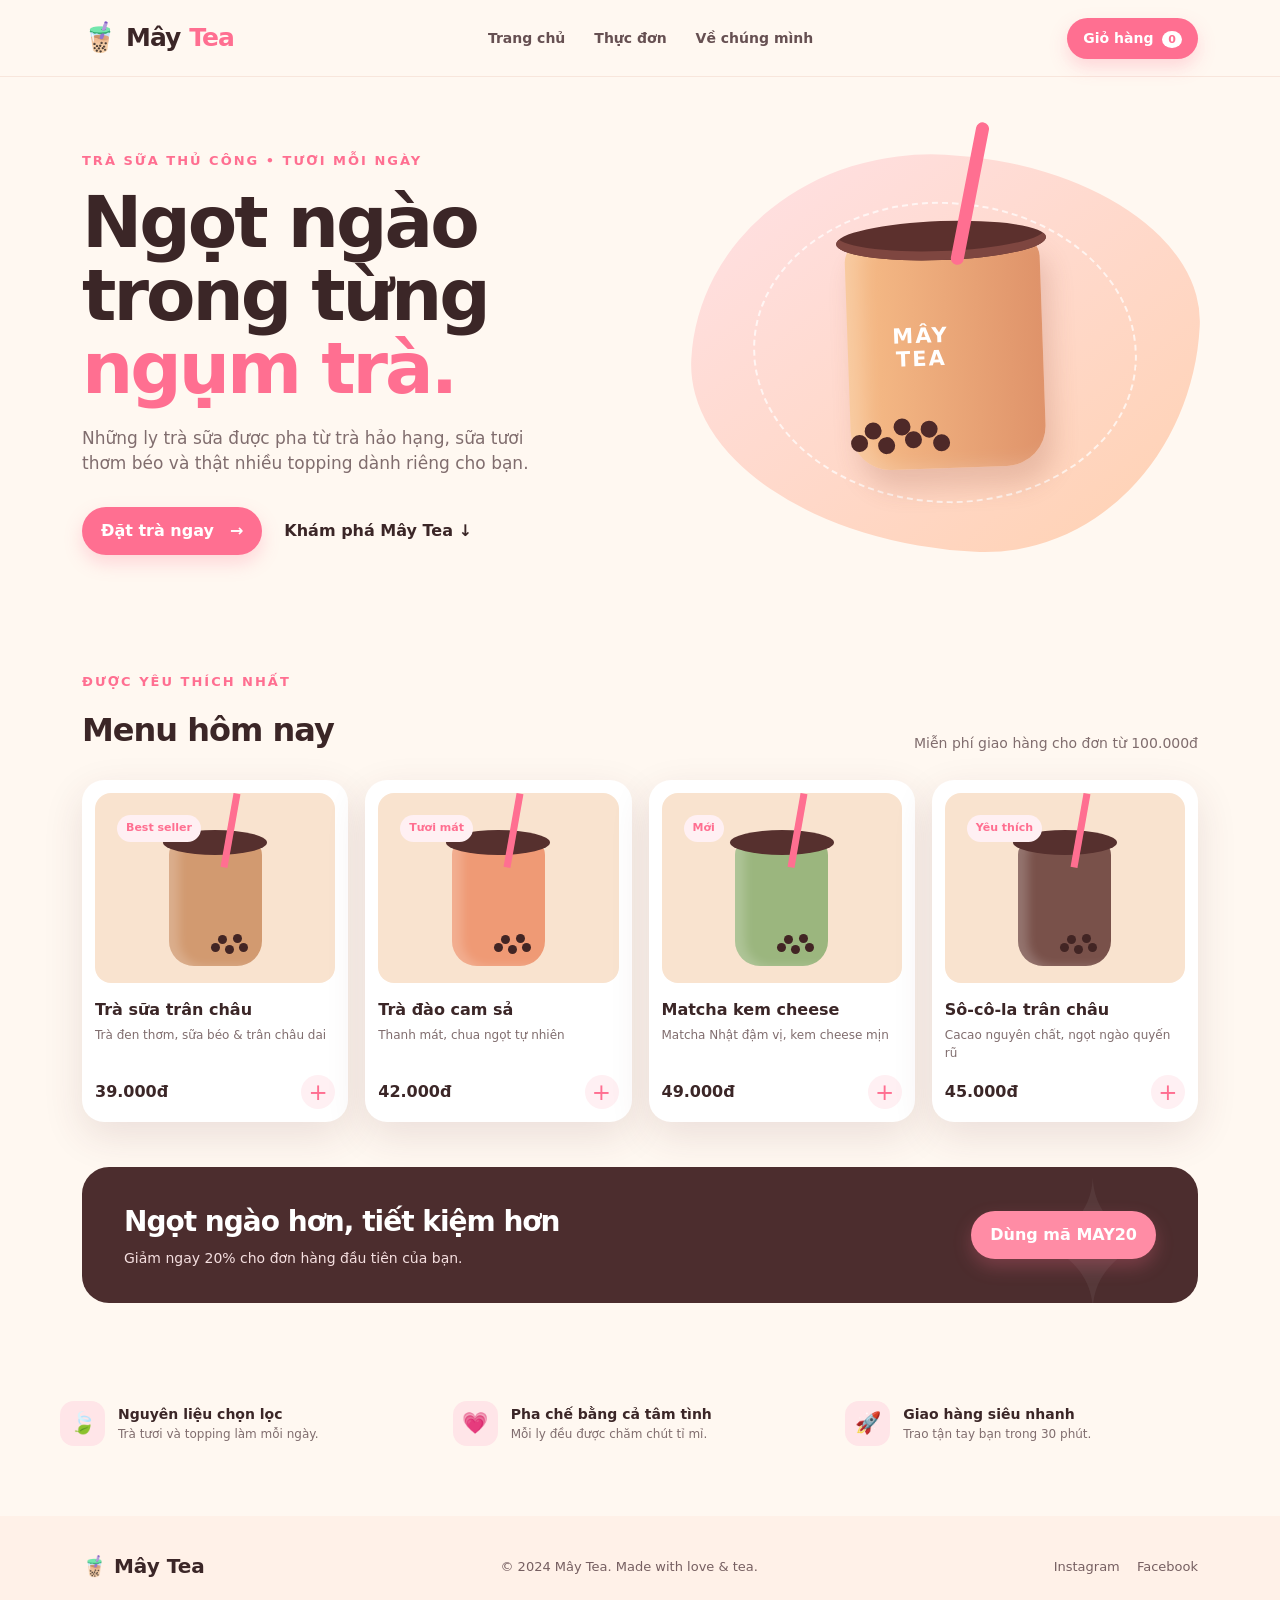
==== index.html @ 399eb7cd "feat: trace context" ====
<!DOCTYPE html>
<html lang="vi">
<head>
  <meta charset="UTF-8" />
  <meta name="viewport" content="width=device-width, initial-scale=1.0" />
  <title>Mây Tea — Trà sữa thơm ngon</title>
  <style>
    :root{--pink:#ff6f91;--pink2:#ff9db3;--cream:#fff8f1;--brown:#3b2627;--muted:#806d6e;--white:#fff;--shadow:0 14px 40px rgba(91,39,46,.12)}
    *{box-sizing:border-box;margin:0;padding:0}
    html{scroll-behavior:smooth}
    body{font-family:Inter,system-ui,-apple-system,BlinkMacSystemFont,"Segoe UI",sans-serif;color:var(--brown);background:var(--cream);line-height:1.5}
    a{text-decoration:none;color:inherit} button{font:inherit;border:0;cursor:pointer}
    .container{max-width:1160px;margin:auto;padding:0 22px}
    header{background:rgba(255,248,241,.9);backdrop-filter:blur(12px);position:sticky;top:0;z-index:10;border-bottom:1px solid #f8e6dc}
    .nav{height:76px;display:flex;align-items:center;justify-content:space-between;gap:25px}
    .logo{font-size:25px;font-weight:900;letter-spacing:-1px;display:flex;align-items:center;gap:9px}.logo span{font-size:29px}.logo b{color:var(--pink)}
    .links{display:flex;gap:29px;color:#665052;font-size:14px;font-weight:600}.links a:hover{color:var(--pink)}
    .cart-btn,.primary{background:var(--pink);color:white;padding:12px 19px;border-radius:99px;font-weight:800;box-shadow:0 8px 18px rgba(255,111,145,.25);transition:.2s}.cart-btn:hover,.primary:hover{transform:translateY(-2px);background:#f85c80}
    .cart-btn{font-size:14px;padding:10px 16px}.count{background:#fff;color:var(--pink);border-radius:50%;font-size:11px;padding:2px 6px;margin-left:4px}
    .hero{padding:74px 0 62px;overflow:hidden}.hero-grid{display:grid;grid-template-columns:1.05fr .95fr;align-items:center;gap:50px}.eyebrow{color:var(--pink);font-weight:900;font-size:13px;text-transform:uppercase;letter-spacing:2px;margin-bottom:15px}.hero h1{font-size:clamp(42px,6vw,72px);line-height:1.02;letter-spacing:-3px;max-width:580px;margin-bottom:20px}.hero h1 em{font-style:normal;color:var(--pink)}.hero p{color:var(--muted);max-width:470px;font-size:17px;margin-bottom:30px}.hero-actions{display:flex;align-items:center;gap:18px}.secondary{font-weight:800;color:var(--brown);padding:12px 4px}.secondary:hover{color:var(--pink)}
    .hero-art{height:395px;position:relative;background:linear-gradient(140deg,#ffe1e6,#ffd1b1);border-radius:48% 52% 42% 58%/55% 40% 60% 45%;display:grid;place-items:center;transform:rotate(3deg)}.hero-art:before{content:"";position:absolute;width:75%;height:75%;border:2px dashed rgba(255,255,255,.7);border-radius:50%}.cup{position:relative;z-index:1;width:195px;height:230px;background:linear-gradient(90deg,#f7bd88,#df936a);border-radius:22px 22px 40px 40px;box-shadow:inset 15px 0 20px rgba(255,255,255,.22),8px 19px 26px rgba(147,77,53,.2);transform:rotate(-5deg)}.cup:before{content:"";position:absolute;top:-17px;left:-8px;width:210px;height:39px;border-radius:50%;background:#5c302d;box-shadow:inset 0 -9px #7e4640}.cup:after{content:"MÂY\A TEA";white-space:pre;position:absolute;top:86px;left:45px;color:white;text-align:center;font-weight:900;font-size:21px;line-height:1.1;letter-spacing:2px}.straw{position:absolute;width:13px;height:145px;background:var(--pink);top:-116px;left:121px;transform:rotate(13deg);border-radius:8px}.pearl{position:absolute;width:17px;height:17px;border-radius:50%;background:#4e2928;bottom:19px;box-shadow:27px 3px #4e2928,54px -2px #4e2928,82px 2px #4e2928,14px -12px #4e2928,43px -15px #4e2928,70px -12px #4e2928}
    .section{padding:55px 0}.section-head{display:flex;justify-content:space-between;align-items:end;margin-bottom:26px}.section h2{font-size:32px;letter-spacing:-1px}.section-head p{color:var(--muted);font-size:14px}.products{display:grid;grid-template-columns:repeat(4,1fr);gap:17px}.card{background:white;border-radius:22px;padding:13px;box-shadow:var(--shadow);transition:.25s;position:relative}.card:hover{transform:translateY(-6px)}.drink{height:190px;border-radius:16px;background:#f9e3cf;display:grid;place-items:center;position:relative;overflow:hidden;margin-bottom:15px}.drink:after{content:"";width:93px;height:125px;background:var(--drink,#d69c73);border-radius:14px 14px 25px 25px;box-shadow:inset 10px 0 10px rgba(255,255,255,.2);position:absolute;top:48px}.drink:before{content:"";width:104px;height:25px;background:#56302e;border-radius:50%;position:absolute;z-index:1;top:37px}.drink .mini-straw{position:absolute;width:7px;height:75px;background:var(--pink);top:0;z-index:2;transform:rotate(10deg);left:55%}.drink .mini-pearls{position:absolute;z-index:2;top:150px;width:9px;height:9px;background:#422524;border-radius:50%;box-shadow:14px 2px #422524,28px 0 #422524,7px -8px #422524,22px -9px #422524}.tag{position:absolute;top:22px;left:22px;background:#fff0f3;color:var(--pink);font-size:11px;font-weight:800;padding:5px 9px;border-radius:20px;z-index:3}.card h3{font-size:16px;margin-bottom:4px}.desc{font-size:12px;color:var(--muted);height:37px}.bottom{display:flex;align-items:center;justify-content:space-between;margin-top:12px}.price{font-weight:900}.add{width:34px;height:34px;border-radius:50%;background:#fff0f3;color:var(--pink);font-size:23px;line-height:1}.add:hover{background:var(--pink);color:white}
    .promo{margin:45px 0 15px;background:#4c2d2e;color:white;border-radius:27px;padding:34px 42px;display:flex;justify-content:space-between;align-items:center;overflow:hidden;position:relative}.promo:after{content:"✦";position:absolute;font-size:180px;right:30px;top:-55px;color:rgba(255,255,255,.06)}.promo h2{font-size:28px;margin-bottom:5px}.promo p{color:#f5dfe0;font-size:14px}.promo .primary{background:#ff8ca5;position:relative;z-index:1}.features{display:grid;grid-template-columns:repeat(3,1fr);gap:18px;padding:28px 0 70px}.feature{display:flex;gap:13px;align-items:center}.feature-icon{width:45px;height:45px;display:grid;place-items:center;border-radius:14px;background:#ffe5e8;font-size:21px}.feature h4{font-size:14px}.feature p{font-size:12px;color:var(--muted)}
    footer{background:#fff1e8;padding:35px 0;color:#765f61;font-size:13px}.footer-row{display:flex;justify-content:space-between;align-items:center}.footer-logo{font-weight:900;font-size:20px;color:var(--brown)}
    .modal-bg{position:fixed;inset:0;background:rgba(44,20,22,.45);z-index:20;display:none;align-items:center;justify-content:center;padding:20px}.modal-bg.show{display:flex}.modal{background:white;border-radius:24px;width:100%;max-width:460px;padding:25px;box-shadow:0 20px 70px #37171b66}.modal-head{display:flex;justify-content:space-between;align-items:center;margin-bottom:18px}.close{background:#fff0f2;color:var(--pink);width:32px;height:32px;border-radius:50%;font-size:20px}.cart-list{max-height:260px;overflow:auto}.cart-item{display:flex;align-items:center;justify-content:space-between;padding:12px 0;border-bottom:1px solid #f5e9e5}.cart-item small{display:block;color:var(--muted)}.remove{color:var(--pink);background:none;font-size:12px}.total{display:flex;justify-content:space-between;font-weight:900;padding:17px 0}.checkout{width:100%;text-align:center}.empty{text-align:center;color:var(--muted);padding:20px}
    @media(max-width:800px){.links{display:none}.hero{padding-top:45px}.hero-grid{grid-template-columns:1fr;gap:35px}.hero-art{height:330px}.products{grid-template-columns:repeat(2,1fr)}.promo{padding:27px;gap:20px}.promo h2{font-size:22px}.features{grid-template-columns:1fr}.footer-row{gap:15px;flex-direction:column;align-items:flex-start}}
    @media(max-width:450px){.products{gap:10px}.card{padding:9px}.drink{height:160px}.drink:after{top:40px}.drink:before{top:29px}.drink .mini-pearls{top:124px}.section h2{font-size:27px}.hero h1{letter-spacing:-2px}.promo{display:block}.promo .primary{margin-top:20px}}
  </style>
</head>
<body>
  <header><div class="container nav"><a class="logo" href="#home"><span>🧋</span> Mây <b>Tea</b></a><nav class="links"><a href="#home">Trang chủ</a><a href="#menu">Thực đơn</a><a href="#about">Về chúng mình</a></nav><button class="cart-btn" onclick="openCart()">Giỏ hàng <span class="count" id="count">0</span></button></div></header>
  <main id="home">
    <section class="hero"><div class="container hero-grid"><div><div class="eyebrow">Trà sữa thủ công • Tươi mỗi ngày</div><h1>Ngọt ngào trong từng <em>ngụm trà.</em></h1><p>Những ly trà sữa được pha từ trà hảo hạng, sữa tươi thơm béo và thật nhiều topping dành riêng cho bạn.</p><div class="hero-actions"><a class="primary" href="#menu">Đặt trà ngay　→</a><a class="secondary" href="#about">Khám phá Mây Tea ↓</a></div></div><div class="hero-art"><div class="cup"><i class="straw"></i><i class="pearl"></i></div></div></div></section>
    <section class="section" id="menu"><div class="container"><div class="section-head"><div><div class="eyebrow">Được yêu thích nhất</div><h2>Menu hôm nay</h2></div><p>Miễn phí giao hàng cho đơn từ 100.000đ</p></div><div class="products" id="products"></div><div class="promo"><div><h2>Ngọt ngào hơn, tiết kiệm hơn</h2><p>Giảm ngay 20% cho đơn hàng đầu tiên của bạn.</p></div><button class="primary" onclick="addPromo()">Dùng mã MAY20</button></div></div></section>
    <section id="about"><div class="container features"><div class="feature"><div class="feature-icon">🍃</div><div><h4>Nguyên liệu chọn lọc</h4><p>Trà tươi và topping làm mỗi ngày.</p></div></div><div class="feature"><div class="feature-icon">💗</div><div><h4>Pha chế bằng cả tâm tình</h4><p>Mỗi ly đều được chăm chút tỉ mỉ.</p></div></div><div class="feature"><div class="feature-icon">🚀</div><div><h4>Giao hàng siêu nhanh</h4><p>Trao tận tay bạn trong 30 phút.</p></div></div></div></section>
  </main>
  <footer><div class="container footer-row"><div class="footer-logo">🧋 Mây Tea</div><div>© 2024 Mây Tea. Made with love & tea.</div><div>Instagram　 Facebook</div></div></footer>
  <div class="modal-bg" id="modal"><div class="modal"><div class="modal-head"><h2>Giỏ hàng của bạn</h2><button class="close" onclick="closeCart()">×</button></div><div class="cart-list" id="cartList"></div><div class="total"><span>Tổng cộng</span><span id="total">0đ</span></div><button class="primary checkout" onclick="checkout()">Tiến hành đặt hàng　→</button></div></div>
  <script>
    const products=[
      {name:'Trà sữa trân châu',desc:'Trà đen thơm, sữa béo & trân châu dai',price:39000,color:'#d29a70',tag:'Best seller'},
      {name:'Trà đào cam sả',desc:'Thanh mát, chua ngọt tự nhiên',price:42000,color:'#ef9a75',tag:'Tươi mát'},
      {name:'Matcha kem cheese',desc:'Matcha Nhật đậm vị, kem cheese mịn',price:49000,color:'#9bb67e',tag:'Mới'},
      {name:'Sô-cô-la trân châu',desc:'Cacao nguyên chất, ngọt ngào quyến rũ',price:45000,color:'#79514a',tag:'Yêu thích'}
    ];
    let cart=[];
    const money=n=>n.toLocaleString('vi-VN')+'đ';
    document.getElementById('products').innerHTML=products.map((p,i)=>`<article class="card"><div class="drink" style="--drink:${p.color}"><span class="tag">${p.tag}</span><i class="mini-straw"></i><i class="mini-pearls"></i></div><h3>${p.name}</h3><p class="desc">${p.desc}</p><div class="bottom"><span class="price">${money(p.price)}</span><button class="add" onclick="add(${i})">+</button></div></article>`).join('');
    function add(i){cart.push(products[i]);update();}
    function remove(i){cart.splice(i,1);update();}
    function update(){document.getElementById('count').textContent=cart.length;document.getElementById('cartList').innerHTML=cart.length?cart.map((p,i)=>`<div class="cart-item"><div><b>${p.name}</b><small>${money(p.price)}</small></div><button class="remove" onclick="remove(${i})">Xóa</button></div>`).join(''):'<div class="empty">Giỏ hàng đang trống 🧋<br>Chọn một món thật ngon nhé!</div>';document.getElementById('total').textContent=money(cart.reduce((s,p)=>s+p.price,0));}
    function openCart(){document.getElementById('modal').classList.add('show');update()} function closeCart(){document.getElementById('modal').classList.remove('show')}
    function addPromo(){alert('Mã MAY20 đã được lưu! Mã sẽ được áp dụng khi thanh toán.');}
    function checkout(){if(!cart.length)return alert('Bạn hãy chọn món trước nhé!');alert('Cảm ơn bạn! Đơn hàng đã được ghi nhận 🧋');cart=[];closeCart();update()}
    document.getElementById('modal').addEventListener('click',e=>{if(e.target.id==='modal')closeCart()});update();
  </script>
</body>
</html>
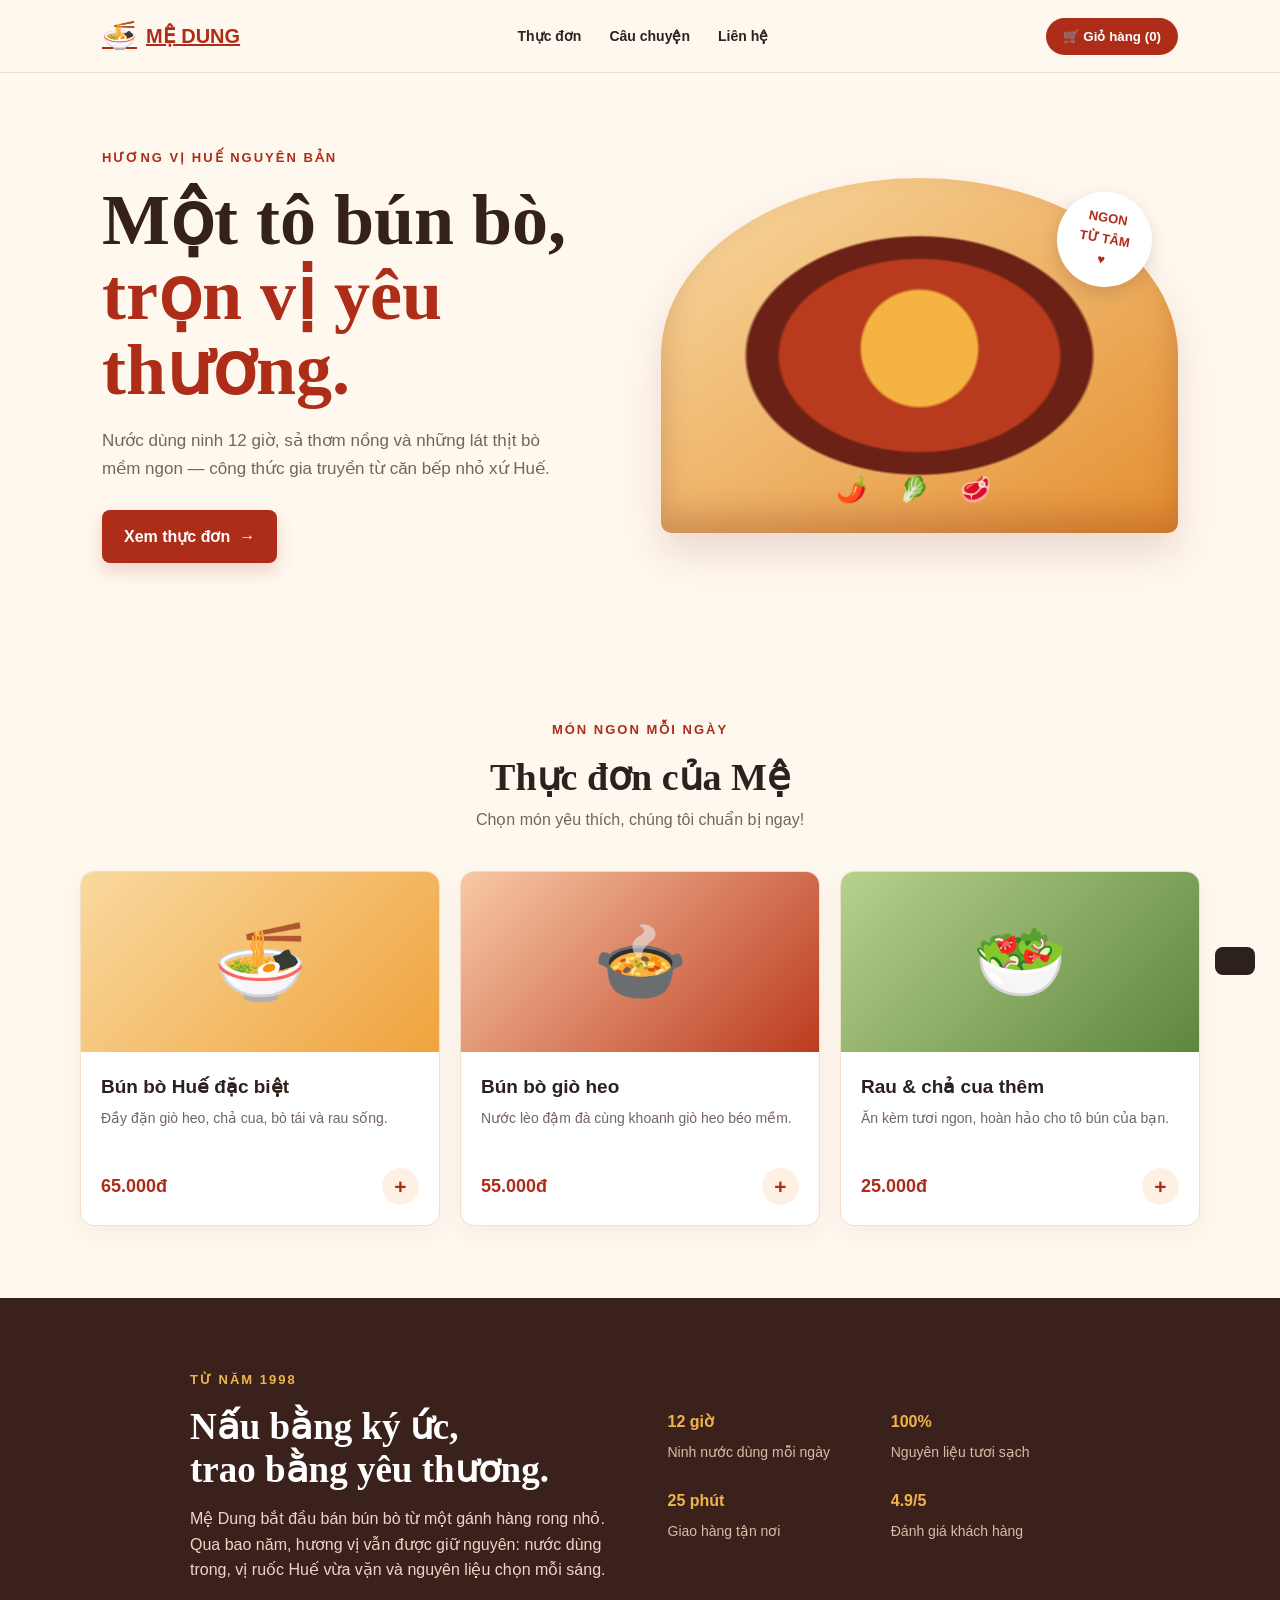
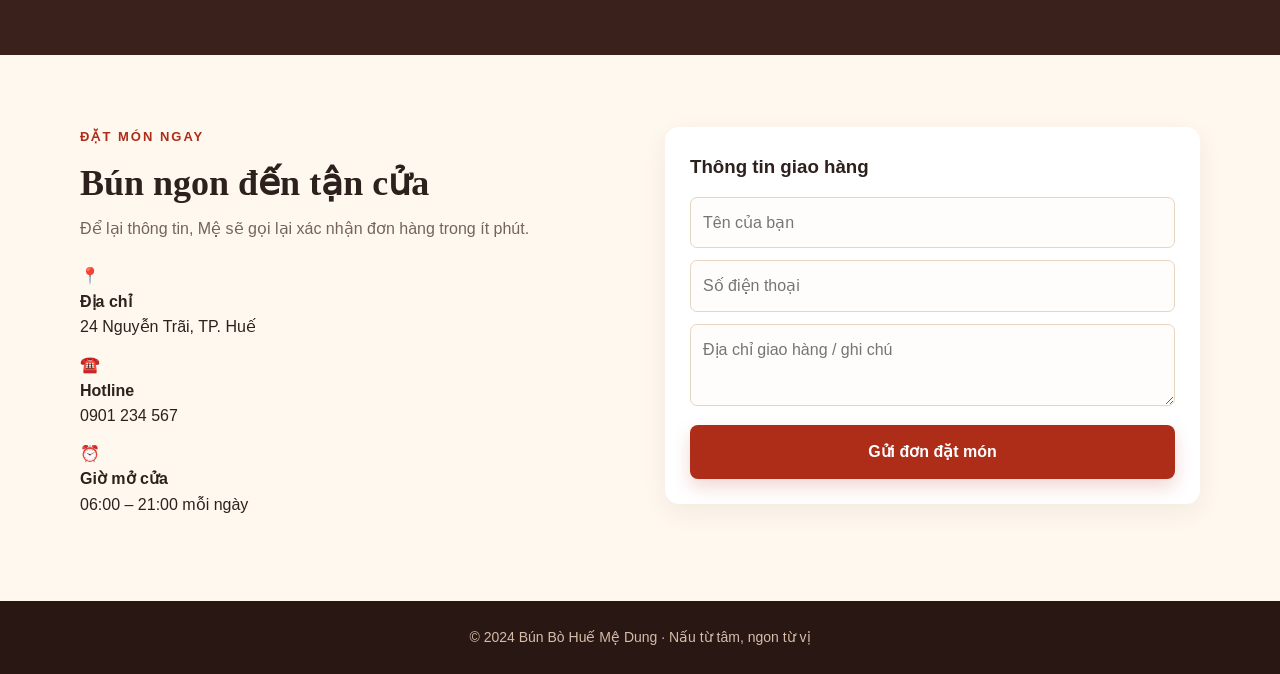
==== commit d9c9edeb: "fix: system prompt" ====
--- a/index.html
+++ b/index.html
@@ -1,58 +1,47 @@
 <!DOCTYPE html>
 <html lang="vi">
 <head>
-  <meta charset="UTF-8" />
-  <meta name="viewport" content="width=device-width, initial-scale=1.0" />
-  <title>Mây Tea — Trà sữa thơm ngon</title>
+  <meta charset="UTF-8">
+  <meta name="viewport" content="width=device-width, initial-scale=1.0">
+  <title>Bún Bò Huế Mệ Dung</title>
+  <meta name="description" content="Bún bò Huế đậm đà, thơm ngon giao tận nơi.">
   <style>
-    :root{--pink:#ff6f91;--pink2:#ff9db3;--cream:#fff8f1;--brown:#3b2627;--muted:#806d6e;--white:#fff;--shadow:0 14px 40px rgba(91,39,46,.12)}
+    :root{--red:#ad2d19;--dark:#2d211d;--cream:#fff8ef;--gold:#e59d36;--muted:#74645d;--white:#fff}
     *{box-sizing:border-box;margin:0;padding:0}
     html{scroll-behavior:smooth}
-    body{font-family:Inter,system-ui,-apple-system,BlinkMacSystemFont,"Segoe UI",sans-serif;color:var(--brown);background:var(--cream);line-height:1.5}
-    a{text-decoration:none;color:inherit} button{font:inherit;border:0;cursor:pointer}
-    .container{max-width:1160px;margin:auto;padding:0 22px}
-    header{background:rgba(255,248,241,.9);backdrop-filter:blur(12px);position:sticky;top:0;z-index:10;border-bottom:1px solid #f8e6dc}
-    .nav{height:76px;display:flex;align-items:center;justify-content:space-between;gap:25px}
-    .logo{font-size:25px;font-weight:900;letter-spacing:-1px;display:flex;align-items:center;gap:9px}.logo span{font-size:29px}.logo b{color:var(--pink)}
-    .links{display:flex;gap:29px;color:#665052;font-size:14px;font-weight:600}.links a:hover{color:var(--pink)}
-    .cart-btn,.primary{background:var(--pink);color:white;padding:12px 19px;border-radius:99px;font-weight:800;box-shadow:0 8px 18px rgba(255,111,145,.25);transition:.2s}.cart-btn:hover,.primary:hover{transform:translateY(-2px);background:#f85c80}
-    .cart-btn{font-size:14px;padding:10px 16px}.count{background:#fff;color:var(--pink);border-radius:50%;font-size:11px;padding:2px 6px;margin-left:4px}
-    .hero{padding:74px 0 62px;overflow:hidden}.hero-grid{display:grid;grid-template-columns:1.05fr .95fr;align-items:center;gap:50px}.eyebrow{color:var(--pink);font-weight:900;font-size:13px;text-transform:uppercase;letter-spacing:2px;margin-bottom:15px}.hero h1{font-size:clamp(42px,6vw,72px);line-height:1.02;letter-spacing:-3px;max-width:580px;margin-bottom:20px}.hero h1 em{font-style:normal;color:var(--pink)}.hero p{color:var(--muted);max-width:470px;font-size:17px;margin-bottom:30px}.hero-actions{display:flex;align-items:center;gap:18px}.secondary{font-weight:800;color:var(--brown);padding:12px 4px}.secondary:hover{color:var(--pink)}
-    .hero-art{height:395px;position:relative;background:linear-gradient(140deg,#ffe1e6,#ffd1b1);border-radius:48% 52% 42% 58%/55% 40% 60% 45%;display:grid;place-items:center;transform:rotate(3deg)}.hero-art:before{content:"";position:absolute;width:75%;height:75%;border:2px dashed rgba(255,255,255,.7);border-radius:50%}.cup{position:relative;z-index:1;width:195px;height:230px;background:linear-gradient(90deg,#f7bd88,#df936a);border-radius:22px 22px 40px 40px;box-shadow:inset 15px 0 20px rgba(255,255,255,.22),8px 19px 26px rgba(147,77,53,.2);transform:rotate(-5deg)}.cup:before{content:"";position:absolute;top:-17px;left:-8px;width:210px;height:39px;border-radius:50%;background:#5c302d;box-shadow:inset 0 -9px #7e4640}.cup:after{content:"MÂY\A TEA";white-space:pre;position:absolute;top:86px;left:45px;color:white;text-align:center;font-weight:900;font-size:21px;line-height:1.1;letter-spacing:2px}.straw{position:absolute;width:13px;height:145px;background:var(--pink);top:-116px;left:121px;transform:rotate(13deg);border-radius:8px}.pearl{position:absolute;width:17px;height:17px;border-radius:50%;background:#4e2928;bottom:19px;box-shadow:27px 3px #4e2928,54px -2px #4e2928,82px 2px #4e2928,14px -12px #4e2928,43px -15px #4e2928,70px -12px #4e2928}
-    .section{padding:55px 0}.section-head{display:flex;justify-content:space-between;align-items:end;margin-bottom:26px}.section h2{font-size:32px;letter-spacing:-1px}.section-head p{color:var(--muted);font-size:14px}.products{display:grid;grid-template-columns:repeat(4,1fr);gap:17px}.card{background:white;border-radius:22px;padding:13px;box-shadow:var(--shadow);transition:.25s;position:relative}.card:hover{transform:translateY(-6px)}.drink{height:190px;border-radius:16px;background:#f9e3cf;display:grid;place-items:center;position:relative;overflow:hidden;margin-bottom:15px}.drink:after{content:"";width:93px;height:125px;background:var(--drink,#d69c73);border-radius:14px 14px 25px 25px;box-shadow:inset 10px 0 10px rgba(255,255,255,.2);position:absolute;top:48px}.drink:before{content:"";width:104px;height:25px;background:#56302e;border-radius:50%;position:absolute;z-index:1;top:37px}.drink .mini-straw{position:absolute;width:7px;height:75px;background:var(--pink);top:0;z-index:2;transform:rotate(10deg);left:55%}.drink .mini-pearls{position:absolute;z-index:2;top:150px;width:9px;height:9px;background:#422524;border-radius:50%;box-shadow:14px 2px #422524,28px 0 #422524,7px -8px #422524,22px -9px #422524}.tag{position:absolute;top:22px;left:22px;background:#fff0f3;color:var(--pink);font-size:11px;font-weight:800;padding:5px 9px;border-radius:20px;z-index:3}.card h3{font-size:16px;margin-bottom:4px}.desc{font-size:12px;color:var(--muted);height:37px}.bottom{display:flex;align-items:center;justify-content:space-between;margin-top:12px}.price{font-weight:900}.add{width:34px;height:34px;border-radius:50%;background:#fff0f3;color:var(--pink);font-size:23px;line-height:1}.add:hover{background:var(--pink);color:white}
-    .promo{margin:45px 0 15px;background:#4c2d2e;color:white;border-radius:27px;padding:34px 42px;display:flex;justify-content:space-between;align-items:center;overflow:hidden;position:relative}.promo:after{content:"✦";position:absolute;font-size:180px;right:30px;top:-55px;color:rgba(255,255,255,.06)}.promo h2{font-size:28px;margin-bottom:5px}.promo p{color:#f5dfe0;font-size:14px}.promo .primary{background:#ff8ca5;position:relative;z-index:1}.features{display:grid;grid-template-columns:repeat(3,1fr);gap:18px;padding:28px 0 70px}.feature{display:flex;gap:13px;align-items:center}.feature-icon{width:45px;height:45px;display:grid;place-items:center;border-radius:14px;background:#ffe5e8;font-size:21px}.feature h4{font-size:14px}.feature p{font-size:12px;color:var(--muted)}
-    footer{background:#fff1e8;padding:35px 0;color:#765f61;font-size:13px}.footer-row{display:flex;justify-content:space-between;align-items:center}.footer-logo{font-weight:900;font-size:20px;color:var(--brown)}
-    .modal-bg{position:fixed;inset:0;background:rgba(44,20,22,.45);z-index:20;display:none;align-items:center;justify-content:center;padding:20px}.modal-bg.show{display:flex}.modal{background:white;border-radius:24px;width:100%;max-width:460px;padding:25px;box-shadow:0 20px 70px #37171b66}.modal-head{display:flex;justify-content:space-between;align-items:center;margin-bottom:18px}.close{background:#fff0f2;color:var(--pink);width:32px;height:32px;border-radius:50%;font-size:20px}.cart-list{max-height:260px;overflow:auto}.cart-item{display:flex;align-items:center;justify-content:space-between;padding:12px 0;border-bottom:1px solid #f5e9e5}.cart-item small{display:block;color:var(--muted)}.remove{color:var(--pink);background:none;font-size:12px}.total{display:flex;justify-content:space-between;font-weight:900;padding:17px 0}.checkout{width:100%;text-align:center}.empty{text-align:center;color:var(--muted);padding:20px}
-    @media(max-width:800px){.links{display:none}.hero{padding-top:45px}.hero-grid{grid-template-columns:1fr;gap:35px}.hero-art{height:330px}.products{grid-template-columns:repeat(2,1fr)}.promo{padding:27px;gap:20px}.promo h2{font-size:22px}.features{grid-template-columns:1fr}.footer-row{gap:15px;flex-direction:column;align-items:flex-start}}
-    @media(max-width:450px){.products{gap:10px}.card{padding:9px}.drink{height:160px}.drink:after{top:40px}.drink:before{top:29px}.drink .mini-pearls{top:124px}.section h2{font-size:27px}.hero h1{letter-spacing:-2px}.promo{display:block}.promo .primary{margin-top:20px}}
+    body{font-family:Arial,Helvetica,sans-serif;color:var(--dark);background:var(--cream);line-height:1.6}
+    header{position:sticky;top:0;z-index:5;background:rgba(255,248,239,.95);border-bottom:1px solid #f0dec9;backdrop-filter:blur(8px)}
+    .nav{max-width:1120px;margin:auto;height:72px;padding:0 22px;display:flex;align-items:center;justify-content:space-between}
+    .logo{font-weight:900;font-size:20px;color:var(--red);display:flex;align-items:center;gap:9px}.logo span{font-size:28px}
+    nav{display:flex;gap:28px}nav a{color:var(--dark);text-decoration:none;font-weight:700;font-size:14px}nav a:hover{color:var(--red)}
+    .cart-button{border:0;background:var(--red);color:white;padding:11px 17px;border-radius:24px;font-weight:bold;cursor:pointer}
+    .hero{max-width:1120px;margin:auto;padding:75px 22px 85px;display:grid;grid-template-columns:1fr 1fr;align-items:center;gap:42px}
+    .eyebrow{color:var(--red);font-size:13px;font-weight:800;text-transform:uppercase;letter-spacing:2px;margin-bottom:14px}
+    h1{font-family:Georgia,serif;font-size:clamp(42px,6vw,72px);line-height:1.04;margin-bottom:20px;color:#35211b}.hero h1 em{font-style:normal;color:var(--red)}
+    .hero p{max-width:480px;color:var(--muted);font-size:17px;margin-bottom:28px}.primary{display:inline-block;text-decoration:none;background:var(--red);color:#fff;padding:14px 22px;border-radius:8px;font-weight:800;box-shadow:0 8px 18px #ad2d1930}.primary:hover{background:#8e2313}
+    .hero-art{min-height:355px;border-radius:50% 50% 10px 10px;background:radial-gradient(circle at 50% 48%,#f4b342 0 18%,transparent 19%),radial-gradient(ellipse at center,#b93b1d 0 38%,#6b2115 39% 47%,transparent 48%),linear-gradient(145deg,#f8d9a2,#e58f30);display:flex;align-items:center;justify-content:center;position:relative;box-shadow:inset 0 -18px 30px #7b291a40,0 20px 40px #77251225}.hero-art:after{content:'🌶️  🥬  🥩';position:absolute;bottom:24px;letter-spacing:12px;font-size:25px}.badge{position:absolute;right:5%;top:4%;background:#fff;border-radius:50%;width:95px;height:95px;display:grid;place-items:center;text-align:center;color:var(--red);font-weight:900;font-size:13px;transform:rotate(10deg);box-shadow:0 6px 18px #0002}
+    section{padding:72px 22px}.section-inner{max-width:1120px;margin:auto}.section-heading{text-align:center;margin-bottom:38px}.section-heading h2{font:700 38px Georgia,serif;margin-bottom:8px}.section-heading p{color:var(--muted)}
+    .menu{display:grid;grid-template-columns:repeat(3,1fr);gap:20px}.card{background:#fff;border-radius:14px;overflow:hidden;box-shadow:0 8px 25px #5424150d;border:1px solid #f1dfca}.food-img{height:180px;display:grid;place-items:center;font-size:76px;background:linear-gradient(135deg,#f9d99f,#f0a33d)}.food-img.two{background:linear-gradient(135deg,#f8c9a5,#bc3b20)}.food-img.three{background:linear-gradient(135deg,#b7d18c,#5d873d)}.card-body{padding:20px}.card h3{font-size:19px;margin-bottom:5px}.card p{font-size:14px;color:var(--muted);min-height:45px}.price-row{display:flex;align-items:center;justify-content:space-between;margin-top:16px}.price{color:var(--red);font-weight:900;font-size:18px}.add{border:0;background:#fff0e4;color:var(--red);font-size:21px;width:37px;height:37px;border-radius:50%;cursor:pointer;font-weight:bold}.add:hover{background:var(--red);color:#fff}
+    .story{background:#3a211b;color:#fff}.story-grid{max-width:900px;margin:auto;display:grid;grid-template-columns:1fr 1fr;gap:55px;align-items:center}.story h2{font:700 37px Georgia,serif;margin-bottom:15px}.story p{color:#ead7c8}.features{display:grid;grid-template-columns:1fr 1fr;gap:24px}.feature strong{display:block;color:#f1b34b;margin-bottom:4px}.feature span{font-size:14px;color:#d8bca9}
+    .contact{display:grid;grid-template-columns:1fr 1fr;gap:50px;align-items:start}.contact h2{font:700 36px Georgia,serif;margin-bottom:12px}.contact p{color:var(--muted)}.info{margin-top:22px}.info div{margin:12px 0}.info b{display:block}.order-box{background:#fff;padding:25px;border-radius:14px;box-shadow:0 8px 25px #54241512}.order-box h3{margin-bottom:15px}.order-box input,.order-box textarea{width:100%;border:1px solid #e7d4c2;border-radius:7px;padding:12px;margin-bottom:12px;font:inherit;background:#fffdfb}.order-box textarea{height:82px;resize:vertical}.order-box button{width:100%;border:0;cursor:pointer;font:inherit;font-weight:bold}
+    footer{background:#281713;color:#d8bca9;text-align:center;padding:25px;font-size:14px}
+    .toast{position:fixed;bottom:25px;right:25px;background:#2d211d;color:#fff;padding:14px 20px;border-radius:8px;transform:translateY(100px);transition:.3s;z-index:10}.toast.show{transform:translateY(0)}
+    @media(max-width:760px){nav{display:none}.hero{grid-template-columns:1fr;padding-top:48px}.hero-art{min-height:270px}.menu{grid-template-columns:1fr}.story-grid,.contact{grid-template-columns:1fr;gap:28px}.features{margin-top:10px}section{padding:55px 18px}.nav{padding:0 18px}}
   </style>
 </head>
 <body>
-  <header><div class="container nav"><a class="logo" href="#home"><span>🧋</span> Mây <b>Tea</b></a><nav class="links"><a href="#home">Trang chủ</a><a href="#menu">Thực đơn</a><a href="#about">Về chúng mình</a></nav><button class="cart-btn" onclick="openCart()">Giỏ hàng <span class="count" id="count">0</span></button></div></header>
-  <main id="home">
-    <section class="hero"><div class="container hero-grid"><div><div class="eyebrow">Trà sữa thủ công • Tươi mỗi ngày</div><h1>Ngọt ngào trong từng <em>ngụm trà.</em></h1><p>Những ly trà sữa được pha từ trà hảo hạng, sữa tươi thơm béo và thật nhiều topping dành riêng cho bạn.</p><div class="hero-actions"><a class="primary" href="#menu">Đặt trà ngay　→</a><a class="secondary" href="#about">Khám phá Mây Tea ↓</a></div></div><div class="hero-art"><div class="cup"><i class="straw"></i><i class="pearl"></i></div></div></div></section>
-    <section class="section" id="menu"><div class="container"><div class="section-head"><div><div class="eyebrow">Được yêu thích nhất</div><h2>Menu hôm nay</h2></div><p>Miễn phí giao hàng cho đơn từ 100.000đ</p></div><div class="products" id="products"></div><div class="promo"><div><h2>Ngọt ngào hơn, tiết kiệm hơn</h2><p>Giảm ngay 20% cho đơn hàng đầu tiên của bạn.</p></div><button class="primary" onclick="addPromo()">Dùng mã MAY20</button></div></div></section>
-    <section id="about"><div class="container features"><div class="feature"><div class="feature-icon">🍃</div><div><h4>Nguyên liệu chọn lọc</h4><p>Trà tươi và topping làm mỗi ngày.</p></div></div><div class="feature"><div class="feature-icon">💗</div><div><h4>Pha chế bằng cả tâm tình</h4><p>Mỗi ly đều được chăm chút tỉ mỉ.</p></div></div><div class="feature"><div class="feature-icon">🚀</div><div><h4>Giao hàng siêu nhanh</h4><p>Trao tận tay bạn trong 30 phút.</p></div></div></div></section>
+  <header><div class="nav"><a class="logo" href="#top"><span>🍜</span> MỆ DUNG</a><nav><a href="#menu">Thực đơn</a><a href="#story">Câu chuyện</a><a href="#contact">Liên hệ</a></nav><button class="cart-button" onclick="showToast('Giỏ hàng của bạn đang có '+cart+' món')">🛒 Giỏ hàng (<span id="cart">0</span>)</button></div></header>
+  <main id="top">
+    <section class="hero"><div><div class="eyebrow">Hương vị Huế nguyên bản</div><h1>Một tô bún bò,<br><em>trọn vị yêu thương.</em></h1><p>Nước dùng ninh 12 giờ, sả thơm nồng và những lát thịt bò mềm ngon — công thức gia truyền từ căn bếp nhỏ xứ Huế.</p><a class="primary" href="#menu">Xem thực đơn &nbsp;→</a></div><div class="hero-art"><div class="badge">NGON<br>TỪ TÂM<br>♥</div></div></section>
+    <section id="menu"><div class="section-inner"><div class="section-heading"><div class="eyebrow">Món ngon mỗi ngày</div><h2>Thực đơn của Mệ</h2><p>Chọn món yêu thích, chúng tôi chuẩn bị ngay!</p></div><div class="menu">
+      <article class="card"><div class="food-img">🍜</div><div class="card-body"><h3>Bún bò Huế đặc biệt</h3><p>Đầy đặn giò heo, chả cua, bò tái và rau sống.</p><div class="price-row"><span class="price">65.000đ</span><button class="add" onclick="addCart('Bún bò Huế đặc biệt')">+</button></div></div></article>
+      <article class="card"><div class="food-img two">🍲</div><div class="card-body"><h3>Bún bò giò heo</h3><p>Nước lèo đậm đà cùng khoanh giò heo béo mềm.</p><div class="price-row"><span class="price">55.000đ</span><button class="add" onclick="addCart('Bún bò giò heo')">+</button></div></div></article>
+      <article class="card"><div class="food-img three">🥗</div><div class="card-body"><h3>Rau & chả cua thêm</h3><p>Ăn kèm tươi ngon, hoàn hảo cho tô bún của bạn.</p><div class="price-row"><span class="price">25.000đ</span><button class="add" onclick="addCart('Rau & chả cua thêm')">+</button></div></div></article>
+    </div></div></section>
+    <section class="story" id="story"><div class="story-grid"><div><div class="eyebrow" style="color:#f1b34b">Từ năm 1998</div><h2>Nấu bằng ký ức,<br>trao bằng yêu thương.</h2><p>Mệ Dung bắt đầu bán bún bò từ một gánh hàng rong nhỏ. Qua bao năm, hương vị vẫn được giữ nguyên: nước dùng trong, vị ruốc Huế vừa vặn và nguyên liệu chọn mỗi sáng.</p></div><div class="features"><div class="feature"><strong>12 giờ</strong><span>Ninh nước dùng mỗi ngày</span></div><div class="feature"><strong>100%</strong><span>Nguyên liệu tươi sạch</span></div><div class="feature"><strong>25 phút</strong><span>Giao hàng tận nơi</span></div><div class="feature"><strong>4.9/5</strong><span>Đánh giá khách hàng</span></div></div></div></section>
+    <section id="contact"><div class="section-inner contact"><div><div class="eyebrow">Đặt món ngay</div><h2>Bún ngon đến tận cửa</h2><p>Để lại thông tin, Mệ sẽ gọi lại xác nhận đơn hàng trong ít phút.</p><div class="info"><div>📍 <b>Địa chỉ</b> 24 Nguyễn Trãi, TP. Huế</div><div>☎️ <b>Hotline</b> 0901 234 567</div><div>⏰ <b>Giờ mở cửa</b> 06:00 – 21:00 mỗi ngày</div></div></div><form class="order-box" onsubmit="submitOrder(event)"><h3>Thông tin giao hàng</h3><input id="name" required placeholder="Tên của bạn"><input required type="tel" placeholder="Số điện thoại"><textarea required placeholder="Địa chỉ giao hàng / ghi chú"></textarea><button class="primary" type="submit">Gửi đơn đặt món</button></form></div></section>
   </main>
-  <footer><div class="container footer-row"><div class="footer-logo">🧋 Mây Tea</div><div>© 2024 Mây Tea. Made with love & tea.</div><div>Instagram　 Facebook</div></div></footer>
-  <div class="modal-bg" id="modal"><div class="modal"><div class="modal-head"><h2>Giỏ hàng của bạn</h2><button class="close" onclick="closeCart()">×</button></div><div class="cart-list" id="cartList"></div><div class="total"><span>Tổng cộng</span><span id="total">0đ</span></div><button class="primary checkout" onclick="checkout()">Tiến hành đặt hàng　→</button></div></div>
-  <script>
-    const products=[
-      {name:'Trà sữa trân châu',desc:'Trà đen thơm, sữa béo & trân châu dai',price:39000,color:'#d29a70',tag:'Best seller'},
-      {name:'Trà đào cam sả',desc:'Thanh mát, chua ngọt tự nhiên',price:42000,color:'#ef9a75',tag:'Tươi mát'},
-      {name:'Matcha kem cheese',desc:'Matcha Nhật đậm vị, kem cheese mịn',price:49000,color:'#9bb67e',tag:'Mới'},
-      {name:'Sô-cô-la trân châu',desc:'Cacao nguyên chất, ngọt ngào quyến rũ',price:45000,color:'#79514a',tag:'Yêu thích'}
-    ];
-    let cart=[];
-    const money=n=>n.toLocaleString('vi-VN')+'đ';
-    document.getElementById('products').innerHTML=products.map((p,i)=>`<article class="card"><div class="drink" style="--drink:${p.color}"><span class="tag">${p.tag}</span><i class="mini-straw"></i><i class="mini-pearls"></i></div><h3>${p.name}</h3><p class="desc">${p.desc}</p><div class="bottom"><span class="price">${money(p.price)}</span><button class="add" onclick="add(${i})">+</button></div></article>`).join('');
-    function add(i){cart.push(products[i]);update();}
-    function remove(i){cart.splice(i,1);update();}
-    function update(){document.getElementById('count').textContent=cart.length;document.getElementById('cartList').innerHTML=cart.length?cart.map((p,i)=>`<div class="cart-item"><div><b>${p.name}</b><small>${money(p.price)}</small></div><button class="remove" onclick="remove(${i})">Xóa</button></div>`).join(''):'<div class="empty">Giỏ hàng đang trống 🧋<br>Chọn một món thật ngon nhé!</div>';document.getElementById('total').textContent=money(cart.reduce((s,p)=>s+p.price,0));}
-    function openCart(){document.getElementById('modal').classList.add('show');update()} function closeCart(){document.getElementById('modal').classList.remove('show')}
-    function addPromo(){alert('Mã MAY20 đã được lưu! Mã sẽ được áp dụng khi thanh toán.');}
-    function checkout(){if(!cart.length)return alert('Bạn hãy chọn món trước nhé!');alert('Cảm ơn bạn! Đơn hàng đã được ghi nhận 🧋');cart=[];closeCart();update()}
-    document.getElementById('modal').addEventListener('click',e=>{if(e.target.id==='modal')closeCart()});update();
-  </script>
+  <footer>© 2024 Bún Bò Huế Mệ Dung · Nấu từ tâm, ngon từ vị</footer><div class="toast" id="toast"></div>
+  <script>let cart=0;function addCart(name){cart++;document.getElementById('cart').textContent=cart;showToast('Đã thêm '+name+' vào giỏ hàng!')}function showToast(message){const t=document.getElementById('toast');t.textContent=message;t.classList.add('show');clearTimeout(window.timer);window.timer=setTimeout(()=>t.classList.remove('show'),2600)}function submitOrder(e){e.preventDefault();showToast('Cảm ơn '+document.getElementById('name').value+'! Mệ sẽ gọi xác nhận đơn ngay.');e.target.reset()}</script>
 </body>
 </html>
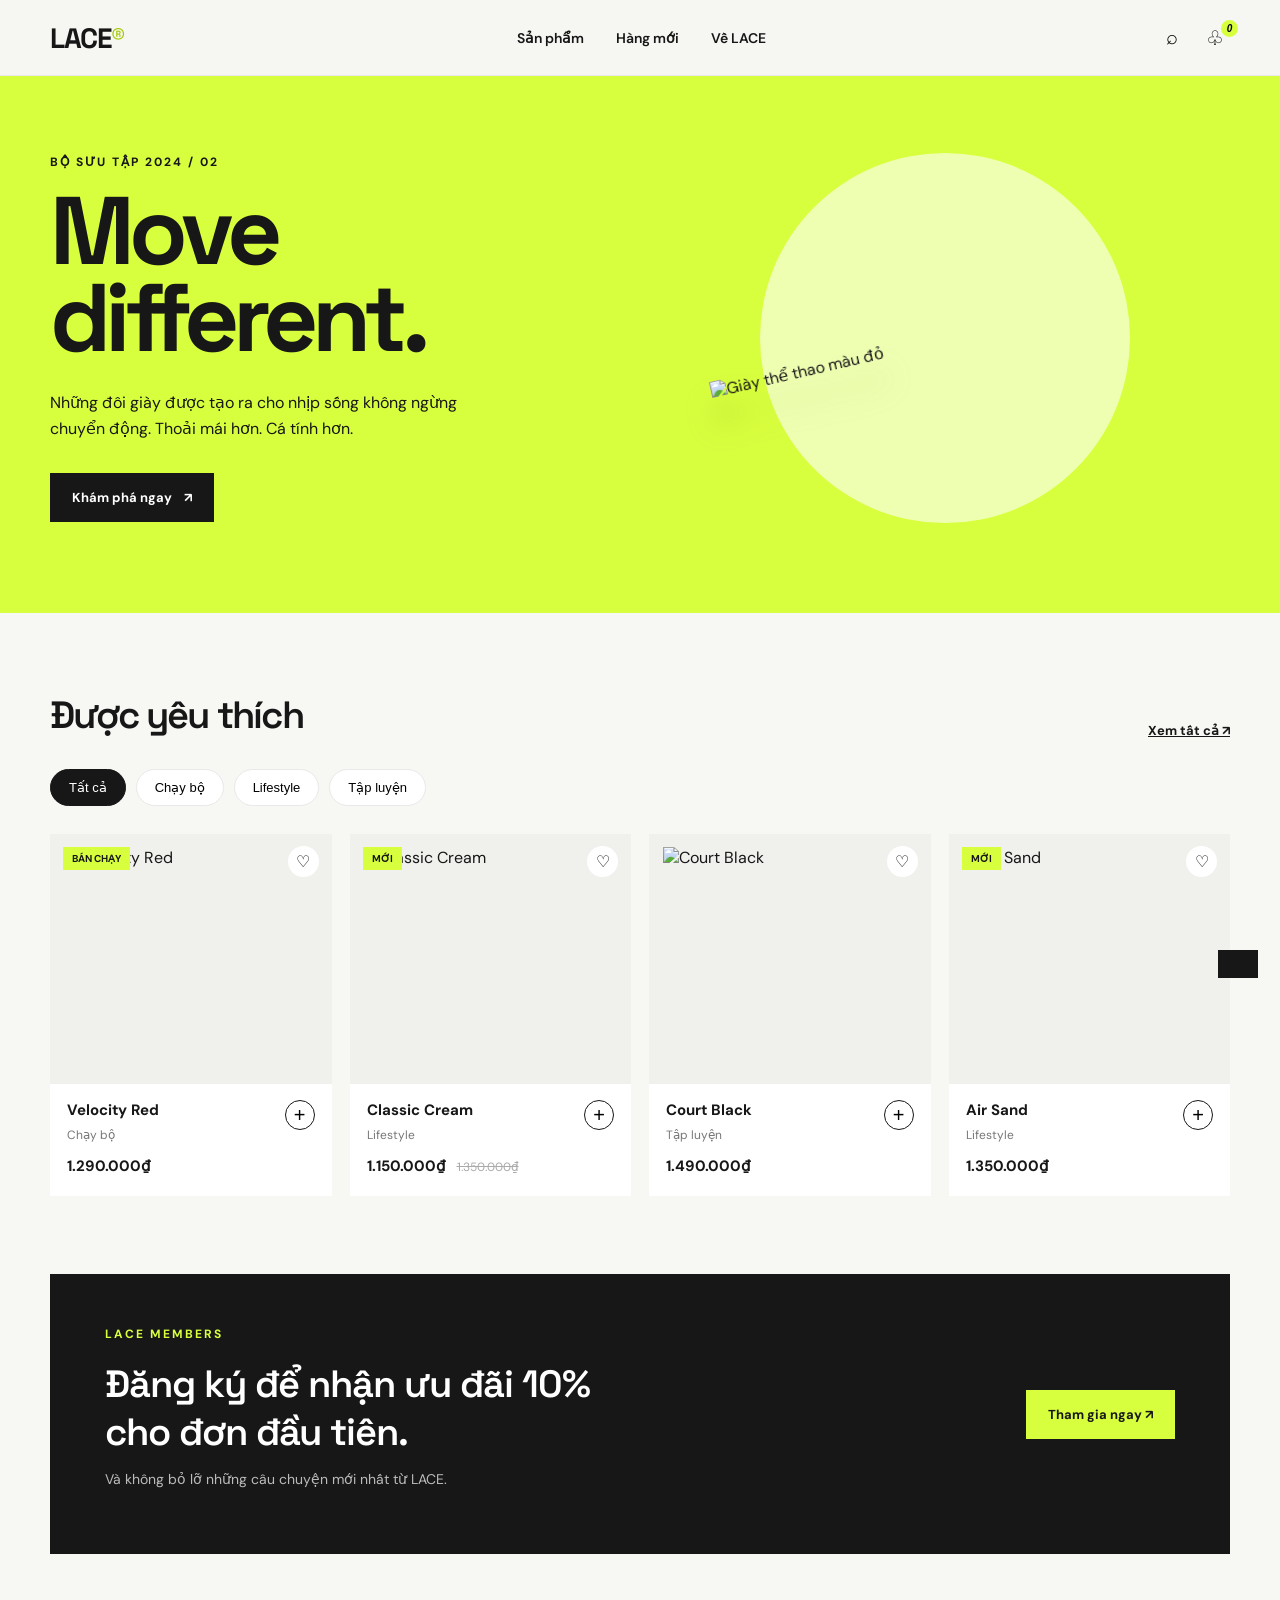
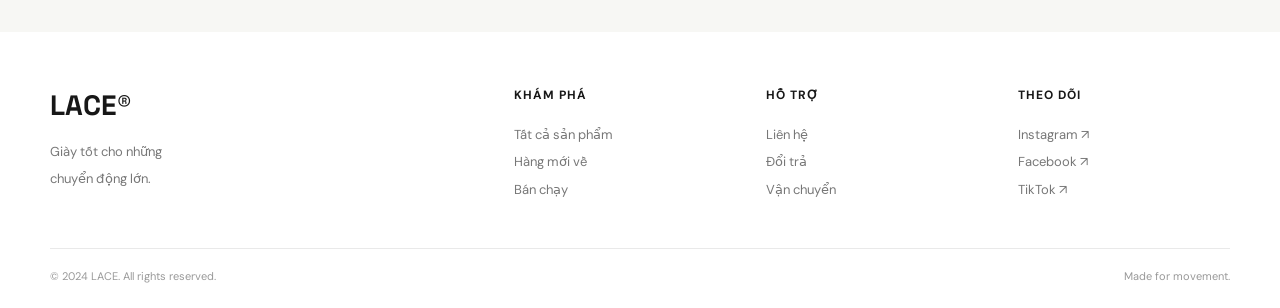
==== commit 7660b2d9: "feat: safety" ====
--- a/index.html
+++ b/index.html
@@ -1,47 +1,50 @@
 <!DOCTYPE html>
 <html lang="vi">
 <head>
-  <meta charset="UTF-8">
-  <meta name="viewport" content="width=device-width, initial-scale=1.0">
-  <title>Bún Bò Huế Mệ Dung</title>
-  <meta name="description" content="Bún bò Huế đậm đà, thơm ngon giao tận nơi.">
+  <meta charset="UTF-8" />
+  <meta name="viewport" content="width=device-width, initial-scale=1.0" />
+  <title>LACE — Giày chính hãng</title>
+  <link rel="preconnect" href="https://fonts.googleapis.com">
+  <link rel="preconnect" href="https://fonts.gstatic.com" crossorigin>
+  <link href="https://fonts.googleapis.com/css2?family=DM+Sans:wght@400;500;600;700&family=Space+Grotesk:wght@500;600;700&display=swap" rel="stylesheet">
   <style>
-    :root{--red:#ad2d19;--dark:#2d211d;--cream:#fff8ef;--gold:#e59d36;--muted:#74645d;--white:#fff}
-    *{box-sizing:border-box;margin:0;padding:0}
-    html{scroll-behavior:smooth}
-    body{font-family:Arial,Helvetica,sans-serif;color:var(--dark);background:var(--cream);line-height:1.6}
-    header{position:sticky;top:0;z-index:5;background:rgba(255,248,239,.95);border-bottom:1px solid #f0dec9;backdrop-filter:blur(8px)}
-    .nav{max-width:1120px;margin:auto;height:72px;padding:0 22px;display:flex;align-items:center;justify-content:space-between}
-    .logo{font-weight:900;font-size:20px;color:var(--red);display:flex;align-items:center;gap:9px}.logo span{font-size:28px}
-    nav{display:flex;gap:28px}nav a{color:var(--dark);text-decoration:none;font-weight:700;font-size:14px}nav a:hover{color:var(--red)}
-    .cart-button{border:0;background:var(--red);color:white;padding:11px 17px;border-radius:24px;font-weight:bold;cursor:pointer}
-    .hero{max-width:1120px;margin:auto;padding:75px 22px 85px;display:grid;grid-template-columns:1fr 1fr;align-items:center;gap:42px}
-    .eyebrow{color:var(--red);font-size:13px;font-weight:800;text-transform:uppercase;letter-spacing:2px;margin-bottom:14px}
-    h1{font-family:Georgia,serif;font-size:clamp(42px,6vw,72px);line-height:1.04;margin-bottom:20px;color:#35211b}.hero h1 em{font-style:normal;color:var(--red)}
-    .hero p{max-width:480px;color:var(--muted);font-size:17px;margin-bottom:28px}.primary{display:inline-block;text-decoration:none;background:var(--red);color:#fff;padding:14px 22px;border-radius:8px;font-weight:800;box-shadow:0 8px 18px #ad2d1930}.primary:hover{background:#8e2313}
-    .hero-art{min-height:355px;border-radius:50% 50% 10px 10px;background:radial-gradient(circle at 50% 48%,#f4b342 0 18%,transparent 19%),radial-gradient(ellipse at center,#b93b1d 0 38%,#6b2115 39% 47%,transparent 48%),linear-gradient(145deg,#f8d9a2,#e58f30);display:flex;align-items:center;justify-content:center;position:relative;box-shadow:inset 0 -18px 30px #7b291a40,0 20px 40px #77251225}.hero-art:after{content:'🌶️  🥬  🥩';position:absolute;bottom:24px;letter-spacing:12px;font-size:25px}.badge{position:absolute;right:5%;top:4%;background:#fff;border-radius:50%;width:95px;height:95px;display:grid;place-items:center;text-align:center;color:var(--red);font-weight:900;font-size:13px;transform:rotate(10deg);box-shadow:0 6px 18px #0002}
-    section{padding:72px 22px}.section-inner{max-width:1120px;margin:auto}.section-heading{text-align:center;margin-bottom:38px}.section-heading h2{font:700 38px Georgia,serif;margin-bottom:8px}.section-heading p{color:var(--muted)}
-    .menu{display:grid;grid-template-columns:repeat(3,1fr);gap:20px}.card{background:#fff;border-radius:14px;overflow:hidden;box-shadow:0 8px 25px #5424150d;border:1px solid #f1dfca}.food-img{height:180px;display:grid;place-items:center;font-size:76px;background:linear-gradient(135deg,#f9d99f,#f0a33d)}.food-img.two{background:linear-gradient(135deg,#f8c9a5,#bc3b20)}.food-img.three{background:linear-gradient(135deg,#b7d18c,#5d873d)}.card-body{padding:20px}.card h3{font-size:19px;margin-bottom:5px}.card p{font-size:14px;color:var(--muted);min-height:45px}.price-row{display:flex;align-items:center;justify-content:space-between;margin-top:16px}.price{color:var(--red);font-weight:900;font-size:18px}.add{border:0;background:#fff0e4;color:var(--red);font-size:21px;width:37px;height:37px;border-radius:50%;cursor:pointer;font-weight:bold}.add:hover{background:var(--red);color:#fff}
-    .story{background:#3a211b;color:#fff}.story-grid{max-width:900px;margin:auto;display:grid;grid-template-columns:1fr 1fr;gap:55px;align-items:center}.story h2{font:700 37px Georgia,serif;margin-bottom:15px}.story p{color:#ead7c8}.features{display:grid;grid-template-columns:1fr 1fr;gap:24px}.feature strong{display:block;color:#f1b34b;margin-bottom:4px}.feature span{font-size:14px;color:#d8bca9}
-    .contact{display:grid;grid-template-columns:1fr 1fr;gap:50px;align-items:start}.contact h2{font:700 36px Georgia,serif;margin-bottom:12px}.contact p{color:var(--muted)}.info{margin-top:22px}.info div{margin:12px 0}.info b{display:block}.order-box{background:#fff;padding:25px;border-radius:14px;box-shadow:0 8px 25px #54241512}.order-box h3{margin-bottom:15px}.order-box input,.order-box textarea{width:100%;border:1px solid #e7d4c2;border-radius:7px;padding:12px;margin-bottom:12px;font:inherit;background:#fffdfb}.order-box textarea{height:82px;resize:vertical}.order-box button{width:100%;border:0;cursor:pointer;font:inherit;font-weight:bold}
-    footer{background:#281713;color:#d8bca9;text-align:center;padding:25px;font-size:14px}
-    .toast{position:fixed;bottom:25px;right:25px;background:#2d211d;color:#fff;padding:14px 20px;border-radius:8px;transform:translateY(100px);transition:.3s;z-index:10}.toast.show{transform:translateY(0)}
-    @media(max-width:760px){nav{display:none}.hero{grid-template-columns:1fr;padding-top:48px}.hero-art{min-height:270px}.menu{grid-template-columns:1fr}.story-grid,.contact{grid-template-columns:1fr;gap:28px}.features{margin-top:10px}section{padding:55px 18px}.nav{padding:0 18px}}
+    :root{--ink:#171717;--muted:#777;--line:#e9e9e9;--lime:#d8ff3e;--paper:#f7f7f4;--white:#fff}
+    *{box-sizing:border-box}body{margin:0;color:var(--ink);font-family:'DM Sans',sans-serif;background:var(--paper)}
+    a{text-decoration:none;color:inherit}.container{width:min(1180px,calc(100% - 48px));margin:auto}
+    header{height:76px;background:rgba(247,247,244,.92);border-bottom:1px solid var(--line);display:flex;align-items:center;position:relative;z-index:5}
+    .nav{display:flex;align-items:center;justify-content:space-between}.logo{font:700 28px 'Space Grotesk';letter-spacing:-1.5px}.logo span{color:#a3c900}
+    .links{display:flex;gap:32px;font-size:14px;font-weight:600}.links a:hover{color:#83a400}.actions{display:flex;align-items:center;gap:16px}.icon-btn{border:0;background:none;cursor:pointer;font-size:20px;position:relative}.bag-count{position:absolute;background:var(--lime);font-size:10px;width:17px;height:17px;border-radius:50%;right:-8px;top:-5px;display:grid;place-items:center;font-weight:700}.menu{display:none}
+    .hero{padding:72px 0 85px;background:var(--lime);overflow:hidden}.hero-grid{display:grid;grid-template-columns:1fr 1fr;align-items:center;gap:40px}.eyebrow{font-size:12px;letter-spacing:2px;font-weight:700;text-transform:uppercase;margin-bottom:18px}.hero h1{font:700 clamp(50px,7.5vw,96px)/.91 'Space Grotesk';letter-spacing:-6px;margin:0 0 28px;max-width:570px}.hero p{font-size:16px;line-height:1.6;max-width:430px;margin:0 0 32px}.button{display:inline-flex;align-items:center;gap:12px;background:var(--ink);color:#fff;padding:15px 21px;font-size:13px;font-weight:700;border:1px solid var(--ink);transition:.2s;cursor:pointer}.button:hover{background:transparent;color:var(--ink)}.hero-art{position:relative;height:380px;display:grid;place-items:center}.hero-art .circle{width:370px;height:370px;background:#fff9;border-radius:50%;position:absolute}.hero-shoe{width:480px;position:relative;z-index:1;filter:drop-shadow(0 25px 15px #819b1566);transform:rotate(-13deg)}
+    section{padding:78px 0}.section-head{display:flex;align-items:end;justify-content:space-between;margin-bottom:30px}.section-head h2{font:600 38px 'Space Grotesk';letter-spacing:-1.8px;margin:0}.view-all{text-decoration:underline;font-size:13px;font-weight:700}.chips{display:flex;gap:10px;margin-bottom:28px;flex-wrap:wrap}.chip{padding:10px 18px;background:#fff;border:1px solid var(--line);border-radius:30px;font-size:13px;cursor:pointer}.chip.active,.chip:hover{background:var(--ink);color:#fff;border-color:var(--ink)}.products{display:grid;grid-template-columns:repeat(4,1fr);gap:18px}.card{background:#fff;position:relative;padding-bottom:20px;transition:.25s}.card:hover{transform:translateY(-5px)}.card-img{height:250px;background:#f0f0ed;display:grid;place-items:center;position:relative;overflow:hidden}.card-img img{width:90%;height:90%;object-fit:contain;transition:.3s}.card:hover .card-img img{transform:scale(1.08) rotate(-5deg)}.tag{position:absolute;top:13px;left:13px;background:var(--lime);padding:5px 9px;font-size:10px;font-weight:700;text-transform:uppercase}.heart{position:absolute;right:13px;top:12px;border:0;background:#fff;border-radius:50%;width:31px;height:31px;cursor:pointer;font-size:16px}.card-info{padding:16px 17px 0}.card-info h3{font-size:15px;margin:0 0 7px;font-weight:700}.category{font-size:12px;color:var(--muted);margin-bottom:13px}.price{font-size:15px;font-weight:700}.old{font-size:12px;color:#aaa;text-decoration:line-through;margin-left:7px;font-weight:400}.add{float:right;border:1px solid var(--ink);background:#fff;border-radius:50%;width:30px;height:30px;cursor:pointer;font-size:20px;line-height:20px}.add:hover{background:var(--ink);color:#fff}
+    .banner{background:var(--ink);color:#fff;padding:52px 55px;display:flex;justify-content:space-between;align-items:center;gap:30px}.banner h2{font:600 38px 'Space Grotesk';margin:0;max-width:520px;letter-spacing:-1px}.banner p{color:#bbb;font-size:14px}.banner .button{background:var(--lime);color:var(--ink);border-color:var(--lime)}.banner .button:hover{background:transparent;color:var(--lime)}
+    footer{background:#fff;padding:55px 0 25px}.footer-grid{display:grid;grid-template-columns:2fr 1fr 1fr 1fr;gap:40px}.footer-grid h4{font-size:12px;text-transform:uppercase;letter-spacing:1px;margin:0 0 18px}.footer-grid p,.footer-grid a{display:block;font-size:13px;color:var(--muted);line-height:2.1}.footer-logo{font:700 28px 'Space Grotesk';margin-bottom:15px}.copyright{border-top:1px solid var(--line);margin-top:42px;padding-top:20px;color:#999;font-size:11px;display:flex;justify-content:space-between}
+    .search-box{position:absolute;right:105px;top:62px;background:#fff;border:1px solid var(--line);padding:8px;box-shadow:0 8px 20px #0001;display:none}.search-box.show{display:block}.search-box input{border:0;outline:0;width:220px;padding:8px;font:13px inherit}.toast{position:fixed;right:22px;bottom:22px;background:var(--ink);color:#fff;padding:14px 20px;font-size:13px;transform:translateY(100px);transition:.3s;z-index:20}.toast.show{transform:translateY(0)}
+    @media(max-width:800px){.container{width:min(100% - 32px,600px)}.links{display:none}.menu{display:block}.hero{padding:45px 0}.hero-grid{grid-template-columns:1fr}.hero-art{height:260px;order:-1}.hero-art .circle{width:250px;height:250px}.hero-shoe{width:340px}.hero h1{letter-spacing:-3px}.products{grid-template-columns:repeat(2,1fr)}.card-img{height:190px}.banner{padding:35px 25px;display:block}.banner h2{font-size:29px;margin-bottom:20px}.footer-grid{grid-template-columns:1fr 1fr}.copyright{display:block;line-height:2}}
+    @media(max-width:430px){.products{gap:10px}.card-img{height:155px}.card-info{padding:12px 10px}.card-info h3{font-size:13px}.hero h1{font-size:54px}.section-head h2{font-size:30px}}
   </style>
 </head>
 <body>
-  <header><div class="nav"><a class="logo" href="#top"><span>🍜</span> MỆ DUNG</a><nav><a href="#menu">Thực đơn</a><a href="#story">Câu chuyện</a><a href="#contact">Liên hệ</a></nav><button class="cart-button" onclick="showToast('Giỏ hàng của bạn đang có '+cart+' món')">🛒 Giỏ hàng (<span id="cart">0</span>)</button></div></header>
-  <main id="top">
-    <section class="hero"><div><div class="eyebrow">Hương vị Huế nguyên bản</div><h1>Một tô bún bò,<br><em>trọn vị yêu thương.</em></h1><p>Nước dùng ninh 12 giờ, sả thơm nồng và những lát thịt bò mềm ngon — công thức gia truyền từ căn bếp nhỏ xứ Huế.</p><a class="primary" href="#menu">Xem thực đơn &nbsp;→</a></div><div class="hero-art"><div class="badge">NGON<br>TỪ TÂM<br>♥</div></div></section>
-    <section id="menu"><div class="section-inner"><div class="section-heading"><div class="eyebrow">Món ngon mỗi ngày</div><h2>Thực đơn của Mệ</h2><p>Chọn món yêu thích, chúng tôi chuẩn bị ngay!</p></div><div class="menu">
-      <article class="card"><div class="food-img">🍜</div><div class="card-body"><h3>Bún bò Huế đặc biệt</h3><p>Đầy đặn giò heo, chả cua, bò tái và rau sống.</p><div class="price-row"><span class="price">65.000đ</span><button class="add" onclick="addCart('Bún bò Huế đặc biệt')">+</button></div></div></article>
-      <article class="card"><div class="food-img two">🍲</div><div class="card-body"><h3>Bún bò giò heo</h3><p>Nước lèo đậm đà cùng khoanh giò heo béo mềm.</p><div class="price-row"><span class="price">55.000đ</span><button class="add" onclick="addCart('Bún bò giò heo')">+</button></div></div></article>
-      <article class="card"><div class="food-img three">🥗</div><div class="card-body"><h3>Rau & chả cua thêm</h3><p>Ăn kèm tươi ngon, hoàn hảo cho tô bún của bạn.</p><div class="price-row"><span class="price">25.000đ</span><button class="add" onclick="addCart('Rau & chả cua thêm')">+</button></div></div></article>
+  <header><div class="container nav"><div class="search-box" id="searchBox"><input id="searchInput" type="search" placeholder="Tìm tên giày..." oninput="searchProducts(this.value)"></div><a class="logo" href="#">LACE<span>®</span></a><nav class="links"><a href="#shop">Sản phẩm</a><a href="#new">Hàng mới</a><a href="#about">Về LACE</a></nav><div class="actions"><button class="icon-btn" aria-label="Tìm kiếm" onclick="toggleSearch()">⌕</button><button class="icon-btn" aria-label="Giỏ hàng" onclick="showToast('Giỏ hàng của bạn đang trống')">♧<i class="bag-count">0</i></button><button class="icon-btn menu">☰</button></div></div></header>
+  <main>
+    <section class="hero"><div class="container hero-grid"><div><div class="eyebrow">Bộ sưu tập 2024 / 02</div><h1>Move<br>different.</h1><p>Những đôi giày được tạo ra cho nhịp sống không ngừng chuyển động. Thoải mái hơn. Cá tính hơn.</p><a class="button" href="#shop">Khám phá ngay <b>↗</b></a></div><div class="hero-art"><div class="circle"></div><img class="hero-shoe" src="https://images.unsplash.com/photo-1542291026-7eec264c27ff?w=900&q=85" alt="Giày thể thao màu đỏ"></div></div></section>
+    <section id="shop"><div class="container"><div class="section-head"><h2>Được yêu thích</h2><a href="#shop" class="view-all">Xem tất cả ↗</a></div><div class="chips"><button class="chip active" data-filter="all">Tất cả</button><button class="chip" data-filter="running">Chạy bộ</button><button class="chip" data-filter="lifestyle">Lifestyle</button><button class="chip" data-filter="training">Tập luyện</button></div><div class="products">
+      <article class="card" data-type="running"><div class="card-img"><span class="tag">Bán chạy</span><button class="heart">♡</button><img src="https://images.unsplash.com/photo-1542291026-7eec264c27ff?w=600&q=85" alt="Velocity Red"></div><div class="card-info"><h3>Velocity Red <button class="add" onclick="addCart('Velocity Red')">+</button></h3><div class="category">Chạy bộ</div><div class="price">1.290.000₫</div></div></article>
+      <article class="card" data-type="lifestyle"><div class="card-img"><span class="tag">Mới</span><button class="heart">♡</button><img src="https://images.unsplash.com/photo-1549298916-b41d501d3772?w=600&q=85" alt="Classic Cream"></div><div class="card-info"><h3>Classic Cream <button class="add" onclick="addCart('Classic Cream')">+</button></h3><div class="category">Lifestyle</div><div class="price">1.150.000₫ <span class="old">1.350.000₫</span></div></div></article>
+      <article class="card" data-type="training"><div class="card-img"><button class="heart">♡</button><img src="https://images.unsplash.com/photo-1552346154-21d32810aba3?w=600&q=85" alt="Court Black"></div><div class="card-info"><h3>Court Black <button class="add" onclick="addCart('Court Black')">+</button></h3><div class="category">Tập luyện</div><div class="price">1.490.000₫</div></div></article>
+      <article class="card" data-type="lifestyle"><div class="card-img"><span class="tag">Mới</span><button class="heart">♡</button><img src="https://images.unsplash.com/photo-1551107696-a4b0c5a0d9a2?w=600&q=85" alt="Air Sand"></div><div class="card-info"><h3>Air Sand <button class="add" onclick="addCart('Air Sand')">+</button></h3><div class="category">Lifestyle</div><div class="price">1.350.000₫</div></div></article>
     </div></div></section>
-    <section class="story" id="story"><div class="story-grid"><div><div class="eyebrow" style="color:#f1b34b">Từ năm 1998</div><h2>Nấu bằng ký ức,<br>trao bằng yêu thương.</h2><p>Mệ Dung bắt đầu bán bún bò từ một gánh hàng rong nhỏ. Qua bao năm, hương vị vẫn được giữ nguyên: nước dùng trong, vị ruốc Huế vừa vặn và nguyên liệu chọn mỗi sáng.</p></div><div class="features"><div class="feature"><strong>12 giờ</strong><span>Ninh nước dùng mỗi ngày</span></div><div class="feature"><strong>100%</strong><span>Nguyên liệu tươi sạch</span></div><div class="feature"><strong>25 phút</strong><span>Giao hàng tận nơi</span></div><div class="feature"><strong>4.9/5</strong><span>Đánh giá khách hàng</span></div></div></div></section>
-    <section id="contact"><div class="section-inner contact"><div><div class="eyebrow">Đặt món ngay</div><h2>Bún ngon đến tận cửa</h2><p>Để lại thông tin, Mệ sẽ gọi lại xác nhận đơn hàng trong ít phút.</p><div class="info"><div>📍 <b>Địa chỉ</b> 24 Nguyễn Trãi, TP. Huế</div><div>☎️ <b>Hotline</b> 0901 234 567</div><div>⏰ <b>Giờ mở cửa</b> 06:00 – 21:00 mỗi ngày</div></div></div><form class="order-box" onsubmit="submitOrder(event)"><h3>Thông tin giao hàng</h3><input id="name" required placeholder="Tên của bạn"><input required type="tel" placeholder="Số điện thoại"><textarea required placeholder="Địa chỉ giao hàng / ghi chú"></textarea><button class="primary" type="submit">Gửi đơn đặt món</button></form></div></section>
+    <section id="new" style="padding-top:0"><div class="container"><div class="banner"><div><div class="eyebrow" style="color:var(--lime)">LACE members</div><h2>Đăng ký để nhận ưu đãi 10% cho đơn đầu tiên.</h2><p>Và không bỏ lỡ những câu chuyện mới nhất từ LACE.</p></div><a class="button" href="mailto:hello@lace.vn">Tham gia ngay ↗</a></div></div></section>
   </main>
-  <footer>© 2024 Bún Bò Huế Mệ Dung · Nấu từ tâm, ngon từ vị</footer><div class="toast" id="toast"></div>
-  <script>let cart=0;function addCart(name){cart++;document.getElementById('cart').textContent=cart;showToast('Đã thêm '+name+' vào giỏ hàng!')}function showToast(message){const t=document.getElementById('toast');t.textContent=message;t.classList.add('show');clearTimeout(window.timer);window.timer=setTimeout(()=>t.classList.remove('show'),2600)}function submitOrder(e){e.preventDefault();showToast('Cảm ơn '+document.getElementById('name').value+'! Mệ sẽ gọi xác nhận đơn ngay.');e.target.reset()}</script>
+  <footer id="about"><div class="container"><div class="footer-grid"><div><div class="footer-logo">LACE<span>®</span></div><p>Giày tốt cho những<br>chuyển động lớn.</p></div><div><h4>Khám phá</h4><a href="#shop">Tất cả sản phẩm</a><a href="#new">Hàng mới về</a><a href="#shop">Bán chạy</a></div><div><h4>Hỗ trợ</h4><a href="#">Liên hệ</a><a href="#">Đổi trả</a><a href="#">Vận chuyển</a></div><div><h4>Theo dõi</h4><a href="#">Instagram ↗</a><a href="#">Facebook ↗</a><a href="#">TikTok ↗</a></div></div><div class="copyright"><span>© 2024 LACE. All rights reserved.</span><span>Made for movement.</span></div></div></footer>
+  <div class="toast" id="toast"></div>
+  <script>
+    const chips=document.querySelectorAll('.chip'), cards=document.querySelectorAll('.card');
+    chips.forEach(chip=>chip.addEventListener('click',()=>{chips.forEach(c=>c.classList.remove('active'));chip.classList.add('active');const f=chip.dataset.filter;cards.forEach(card=>card.style.display=f==='all'||card.dataset.type===f?'block':'none')}));
+    document.querySelectorAll('.heart').forEach(b=>b.addEventListener('click',()=>{b.textContent=b.textContent==='♡'?'♥':'♡';b.style.color=b.textContent==='♥'?'#e33':'inherit'}));
+    function toggleSearch(){const box=document.getElementById('searchBox');box.classList.toggle('show');if(box.classList.contains('show'))document.getElementById('searchInput').focus()}
+    function searchProducts(q){q=q.toLowerCase();cards.forEach(c=>c.style.display=c.innerText.toLowerCase().includes(q)?'block':'none')}
+    function showToast(msg){const t=document.getElementById('toast');t.textContent=msg;t.classList.add('show');setTimeout(()=>t.classList.remove('show'),2500)}
+    function addCart(name){const count=document.querySelector('.bag-count');count.textContent=+count.textContent+1;showToast(name+' đã được thêm vào giỏ hàng');}
+  </script>
 </body>
 </html>
